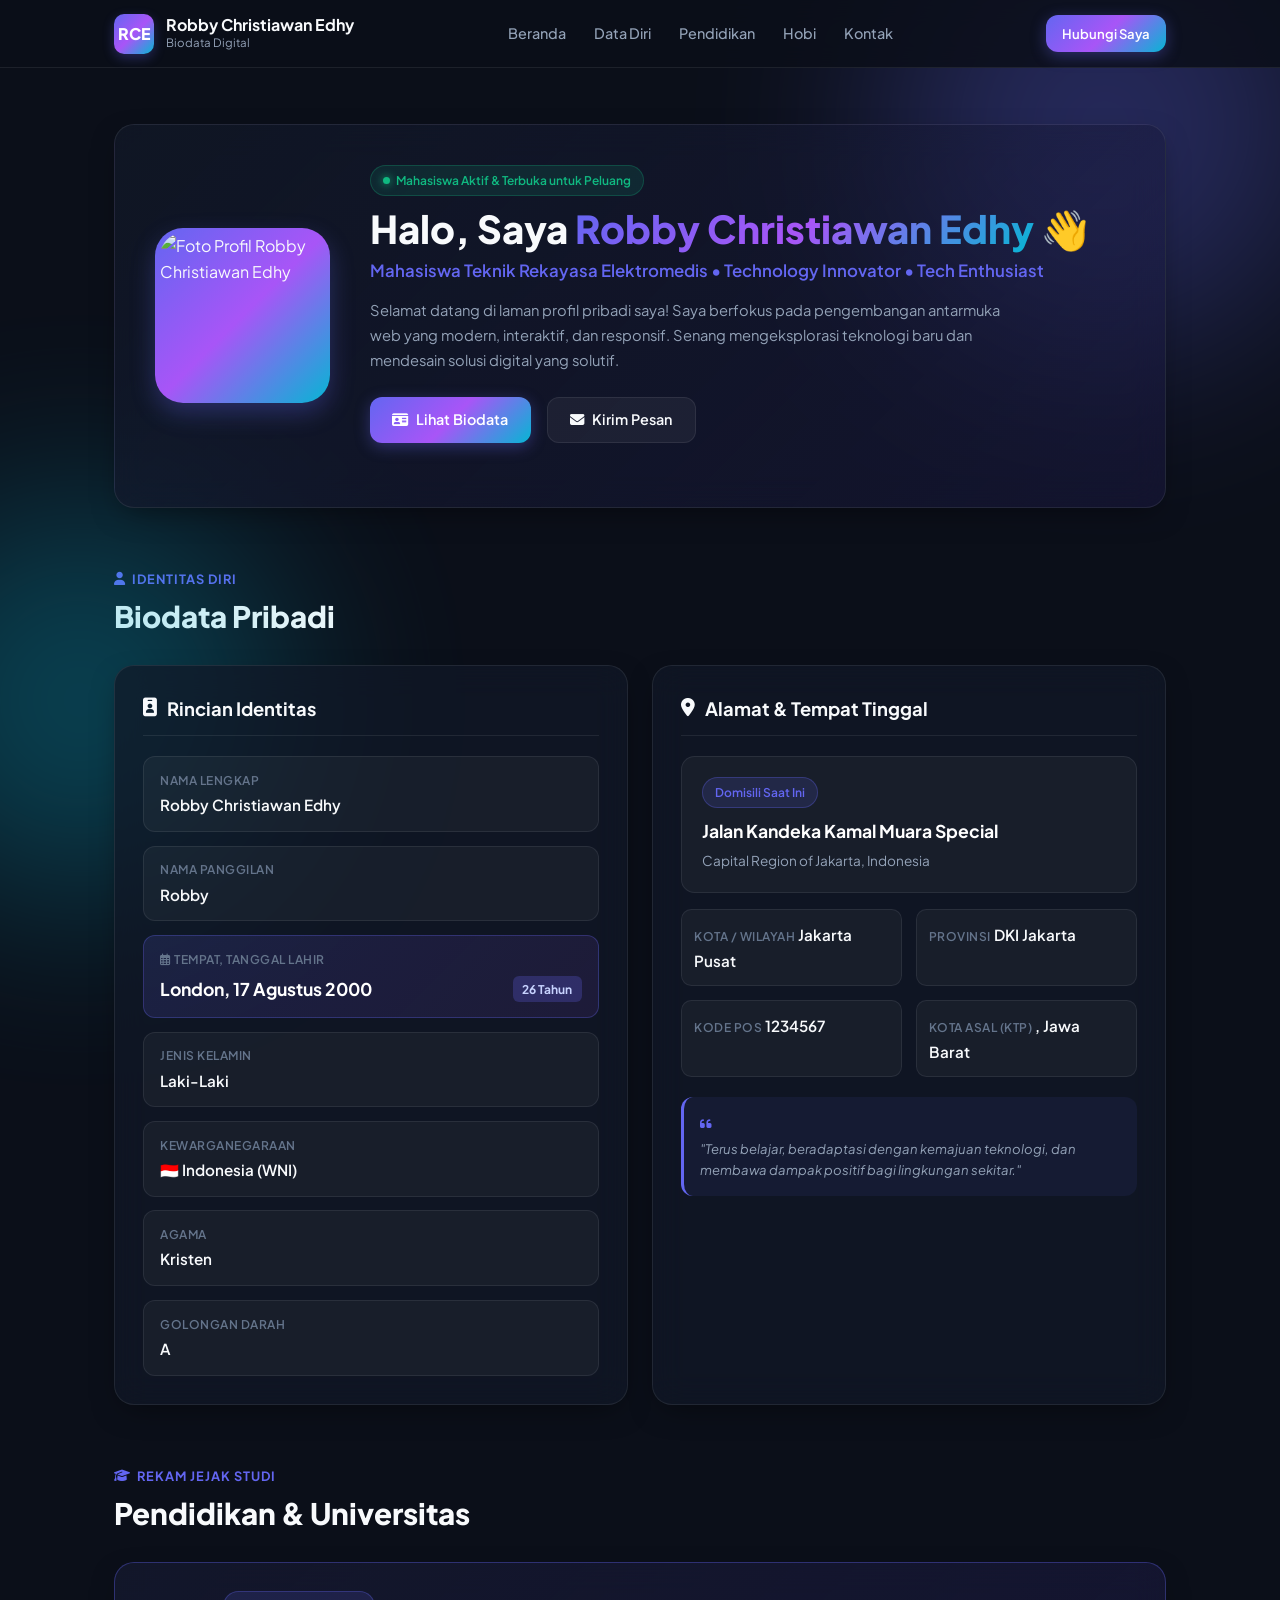
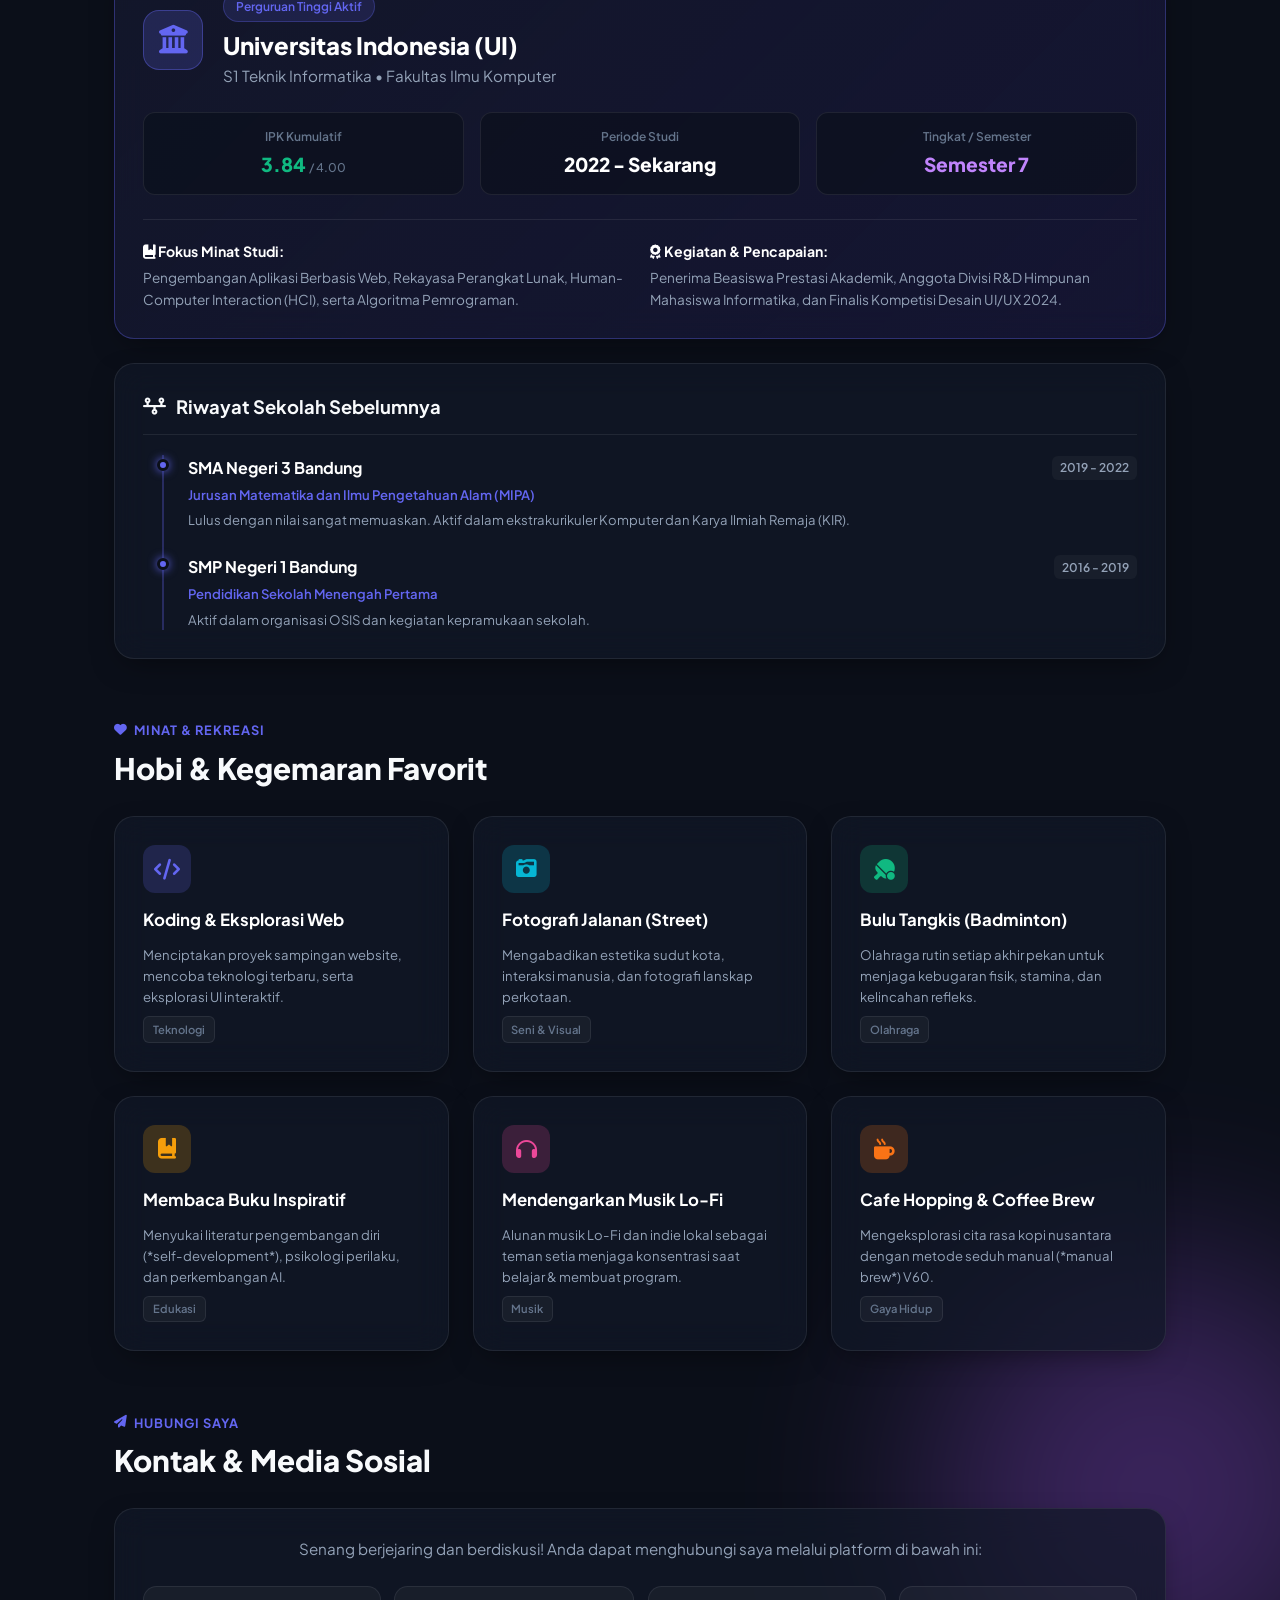
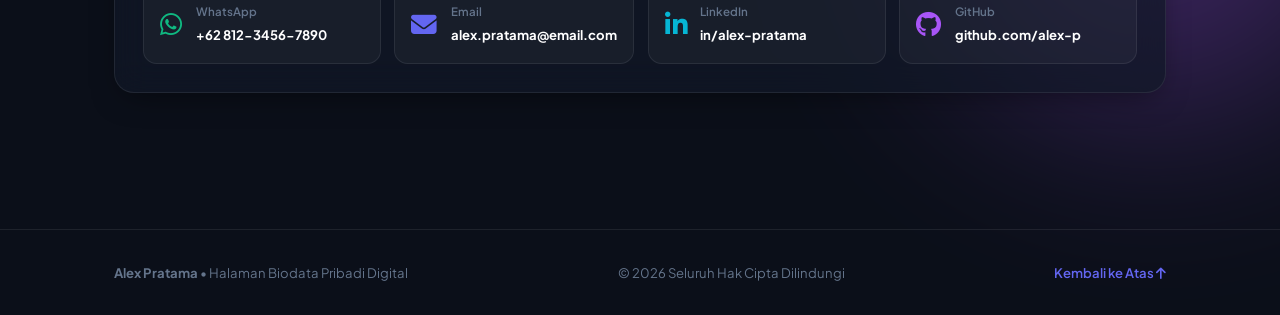
==== modul2/datadiri/index.html @ a45f0227 "pembuatan data diri" ====
<!DOCTYPE html>
<html lang="id">
<head>
  <meta charset="UTF-8">
  <meta name="viewport" content="width=device-width, initial-scale=1.0">
  <title>Bio-Robby Christiawan Edhy</title>
  
  <!-- Google Fonts: Plus Jakarta Sans -->
  <link rel="preconnect" href="https://fonts.googleapis.com">
  <link rel="preconnect" href="https://fonts.gstatic.com" crossorigin>
  <link href="https://fonts.googleapis.com/css2?family=Plus+Jakarta+Sans:wght@300;400;500;600;700;800&display=swap" rel="stylesheet">
  
  <!-- Font Awesome Icons CDN -->
  <link rel="stylesheet" href="https://cdnjs.cloudflare.com/ajax/libs/font-awesome/6.5.1/css/all.min.css">
  
  <!-- File CSS Eksternal -->
  <link rel="stylesheet" href="style.css">
</head>
<body>

  <!-- Efek Cahaya Latar Belakang (Ambient Glow Blobs) -->
  <div class="blob blob-1"></div>
  <div class="blob blob-2"></div>
  <div class="blob blob-3"></div>

  <!-- 1. HEADER & NAVIGASI -->
  <header class="navbar">
    <div class="container nav-container">
      <a href="#hero" class="brand">
        <div class="brand-logo">RCE</div>
        <div class="brand-text">
          <span class="brand-name">Robby Christiawan Edhy</span>
          <span class="brand-tag">Biodata Digital</span>
        </div>
      </a>
      
      <nav class="nav-menu">
        <a href="#hero" class="nav-link">Beranda</a>
        <a href="#biodata" class="nav-link">Data Diri</a>
        <a href="#pendidikan" class="nav-link">Pendidikan</a>
        <a href="#hobi" class="nav-link">Hobi</a>
        <a href="#kontak" class="nav-link">Kontak</a>
      </nav>

      <a href="#kontak" class="btn btn-primary btn-sm">Hubungi Saya</a>
    </div>
  </header>

  <!-- CONTAINER UTAMA -->
  <main class="container main-content">

    <!-- 2. HERO SECTION -->
    <section id="hero" class="hero-section">
      <div class="glass-card hero-card">
        <div class="hero-avatar-wrapper">
          <div class="avatar-ring">
            <img src="https://instagram.fjog1-1.fna.fbcdn.net/v/t51.82787-19/730275037_18565194781069373_1959425356908553233_n.jpg?stp=dst-jpg_s150x150_tt6&_nc_cat=101&_nc_map=urlgen_bucketless&ccb=7-5&_nc_sid=f7ccc5&efg=eyJ2ZW5jb2RlX3RhZyI6InByb2ZpbGVfcGljLnd3dy4xMDgwLkMzIn0%3D&_nc_ohc=7D0H_7uF7ewQ7kNvwEye3Ea&_nc_oc=Adrkq-rnEuAdAPh_LRwEa3NZtKuBRbtkVxrS_bDIBdSNpD8d1AjtnazDVQxDo9ZGS4o&_nc_zt=24&_nc_ht=instagram.fjog1-1.fna&_nc_gid=bG6RuVR0DQ69TpIvhlsohw&_nc_ss=7baaf&oh=00_AQN2DX3ubbLUMg939qbv9b2vQHrkuvOOcXQcVQmI-cboUA&oe=6ACA5B42" alt="Foto Profil Robby Christiawan Edhy" class="avatar-img">
          </div>
        </div>

        <div class="hero-info">
          <div class="badge badge-success">
            <span class="dot-pulse"></span> Mahasiswa Aktif & Terbuka untuk Peluang
          </div>
          
          <h1 class="hero-title">
            Halo, Saya <span class="gradient-text">Robby Christiawan Edhy</span> 👋
          </h1>
          
          <p class="hero-subtitle">
            Mahasiswa Teknik Rekayasa Elektromedis • Technology Innovator • Tech Enthusiast
          </p>
          
          <p class="hero-desc">
            Selamat datang di laman profil pribadi saya! Saya berfokus pada pengembangan antarmuka web yang modern, interaktif, dan responsif. Senang mengeksplorasi teknologi baru dan mendesain solusi digital yang solutif.
          </p>

          <div class="hero-actions">
            <a href="#biodata" class="btn btn-primary">
              <i class="fa-solid fa-id-card"></i> Lihat Biodata
            </a>
            <a href="#kontak" class="btn btn-outline">
              <i class="fa-solid fa-envelope"></i> Kirim Pesan
            </a>
          </div>
        </div>
      </div>
    </section>

    <!-- 3. SECTION BIODATA & TEMPAT TANGGAL LAHIR -->
    <section id="biodata" class="section">
      <div class="section-header">
        <span class="section-tag"><i class="fa-solid fa-user"></i> Identitas Diri</span>
        <h2 class="section-title">Biodata Pribadi</h2>
      </div>

      <div class="grid grid-2">
        <!-- Kartu Rincian Identitas -->
        <div class="glass-card">
          <h3 class="card-title"><i class="fa-solid fa-id-badge text-accent"></i> Rincian Identitas</h3>
          
          <div class="info-list">
            <div class="info-item">
              <span class="info-label">Nama Lengkap</span>
              <span class="info-value">Robby Christiawan Edhy</span>
            </div>
            
            <div class="info-item">
              <span class="info-label">Nama Panggilan</span>
              <span class="info-value">Robby</span>
            </div>

            <!-- Tempat & Tanggal Lahir (Highlight) -->
            <div class="info-item highlight-box">
              <span class="info-label"><i class="fa-regular fa-calendar-days"></i> Tempat, Tanggal Lahir</span>
              <div class="dob-wrapper">
                <span class="info-value-lg">London, 17 Agustus 2000</span>
                <span class="age-badge">26 Tahun</span>
              </div>
            </div>

            <div class="info-item">
              <span class="info-label">Jenis Kelamin</span>
              <span class="info-value">Laki-Laki</span>
            </div>

            <div class="info-item">
              <span class="info-label">Kewarganegaraan</span>
              <span class="info-value">🇮🇩 Indonesia (WNI)</span>
            </div>

            <div class="info-item">
              <span class="info-label">Agama</span>
              <span class="info-value">Kristen</span>
            </div>

            <div class="info-item">
              <span class="info-label">Golongan Darah</span>
              <span class="info-value">A</span>
            </div>
          </div>
        </div>

        <!-- Kartu Alamat & Tempat Tinggal -->
        <div id="alamat" class="glass-card">
          <h3 class="card-title"><i class="fa-solid fa-location-dot text-accent"></i> Alamat & Tempat Tinggal</h3>
          
          <div class="address-box">
            <span class="badge badge-accent">Domisili Saat Ini</span>
            <h4 class="address-street">Jalan Kandeka Kamal Muara Special</h4>
            <p class="address-detail">
              Capital Region of Jakarta, Indonesia
            </p>
          </div>

          <div class="grid grid-2 gap-sm" style="margin-top: 1rem;">
            <div class="sub-card">
              <span class="info-label">Kota / Wilayah</span>
              <span class="info-value">Jakarta Pusat</span>
            </div>
            <div class="sub-card">
              <span class="info-label">Provinsi</span>
              <span class="info-value">DKI Jakarta</span>
            </div>
            <div class="sub-card">
              <span class="info-label">Kode Pos</span>
              <span class="info-value">1234567</span>
            </div>
            <div class="sub-card">
              <span class="info-label">Kota Asal (KTP)</span>
              <span class="info-value">, Jawa Barat</span>
            </div>
          </div>

          <div class="quote-box" style="margin-top: 1.25rem;">
            <i class="fa-solid fa-quote-left quote-icon"></i>
            <p>"Terus belajar, beradaptasi dengan kemajuan teknologi, dan membawa dampak positif bagi lingkungan sekitar."</p>
          </div>
        </div>
      </div>
    </section>

    <!-- 4. SECTION PENDIDIKAN & UNIVERSITAS -->
    <section id="pendidikan" class="section">
      <div class="section-header">
        <span class="section-tag"><i class="fa-solid fa-graduation-cap"></i> Rekam Jejak Studi</span>
        <h2 class="section-title">Pendidikan & Universitas</h2>
      </div>

      <!-- Spotlight Kartu Universitas -->
      <div class="glass-card univ-spotlight">
        <div class="univ-header">
          <div class="univ-icon">
            <i class="fa-solid fa-building-columns"></i>
          </div>
          <div class="univ-details">
            <span class="badge badge-accent">Perguruan Tinggi Aktif</span>
            <h3 class="univ-name">Universitas Indonesia (UI)</h3>
            <p class="univ-major">S1 Teknik Informatika • Fakultas Ilmu Komputer</p>
          </div>
        </div>

        <div class="univ-stats">
          <div class="stat-box">
            <span class="stat-label">IPK Kumulatif</span>
            <span class="stat-val highlight-green">3.84 <small>/ 4.00</small></span>
          </div>
          <div class="stat-box">
            <span class="stat-label">Periode Studi</span>
            <span class="stat-val">2022 - Sekarang</span>
          </div>
          <div class="stat-box">
            <span class="stat-label">Tingkat / Semester</span>
            <span class="stat-val highlight-purple">Semester 7</span>
          </div>
        </div>

        <div class="univ-body">
          <div class="univ-desc-item">
            <strong><i class="fa-solid fa-book-bookmark text-accent"></i> Fokus Minat Studi:</strong>
            <p>Pengembangan Aplikasi Berbasis Web, Rekayasa Perangkat Lunak, Human-Computer Interaction (HCI), serta Algoritma Pemrograman.</p>
          </div>
          <div class="univ-desc-item">
            <strong><i class="fa-solid fa-award text-amber"></i> Kegiatan & Pencapaian:</strong>
            <p>Penerima Beasiswa Prestasi Akademik, Anggota Divisi R&D Himpunan Mahasiswa Informatika, dan Finalis Kompetisi Desain UI/UX 2024.</p>
          </div>
        </div>
      </div>

      <!-- Timeline Jenjang Sekolah Sebelumnya -->
      <div class="glass-card" style="margin-top: 1.5rem;">
        <h3 class="card-title"><i class="fa-solid fa-timeline text-accent"></i> Riwayat Sekolah Sebelumnya</h3>
        
        <div class="timeline">
          <!-- SMA -->
          <div class="timeline-node">
            <div class="timeline-dot"></div>
            <div class="timeline-content">
              <div class="timeline-title-row">
                <h4>SMA Negeri 3 Bandung</h4>
                <span class="timeline-year">2019 - 2022</span>
              </div>
              <p class="timeline-subtitle">Jurusan Matematika dan Ilmu Pengetahuan Alam (MIPA)</p>
              <p class="timeline-desc">Lulus dengan nilai sangat memuaskan. Aktif dalam ekstrakurikuler Komputer dan Karya Ilmiah Remaja (KIR).</p>
            </div>
          </div>

          <!-- SMP -->
          <div class="timeline-node">
            <div class="timeline-dot"></div>
            <div class="timeline-content">
              <div class="timeline-title-row">
                <h4>SMP Negeri 1 Bandung</h4>
                <span class="timeline-year">2016 - 2019</span>
              </div>
              <p class="timeline-subtitle">Pendidikan Sekolah Menengah Pertama</p>
              <p class="timeline-desc">Aktif dalam organisasi OSIS dan kegiatan kepramukaan sekolah.</p>
            </div>
          </div>
        </div>
      </div>
    </section>

    <!-- 5. SECTION HOBI & MINAT -->
    <section id="hobi" class="section">
      <div class="section-header">
        <span class="section-tag"><i class="fa-solid fa-heart"></i> Minat & Rekreasi</span>
        <h2 class="section-title">Hobi & Kegemaran Favorit</h2>
      </div>

      <div class="grid grid-3">
        <!-- Hobi 1: Coding -->
        <div class="glass-card hobby-card">
          <div class="hobby-icon icon-indigo"><i class="fa-solid fa-code"></i></div>
          <h3 class="hobby-title">Koding & Eksplorasi Web</h3>
          <p class="hobby-desc">Menciptakan proyek sampingan website, mencoba teknologi terbaru, serta eksplorasi UI interaktif.</p>
          <span class="tag">Teknologi</span>
        </div>

        <!-- Hobi 2: Fotografi -->
        <div class="glass-card hobby-card">
          <div class="hobby-icon icon-cyan"><i class="fa-solid fa-camera-retro"></i></div>
          <h3 class="hobby-title">Fotografi Jalanan (Street)</h3>
          <p class="hobby-desc">Mengabadikan estetika sudut kota, interaksi manusia, dan fotografi lanskap perkotaan.</p>
          <span class="tag">Seni & Visual</span>
        </div>

        <!-- Hobi 3: Badminton -->
        <div class="glass-card hobby-card">
          <div class="hobby-icon icon-emerald"><i class="fa-solid fa-table-tennis-paddle-ball"></i></div>
          <h3 class="hobby-title">Bulu Tangkis (Badminton)</h3>
          <p class="hobby-desc">Olahraga rutin setiap akhir pekan untuk menjaga kebugaran fisik, stamina, dan kelincahan refleks.</p>
          <span class="tag">Olahraga</span>
        </div>

        <!-- Hobi 4: Membaca -->
        <div class="glass-card hobby-card">
          <div class="hobby-icon icon-amber"><i class="fa-solid fa-book-bookmark"></i></div>
          <h3 class="hobby-title">Membaca Buku Inspiratif</h3>
          <p class="hobby-desc">Menyukai literatur pengembangan diri (*self-development*), psikologi perilaku, dan perkembangan AI.</p>
          <span class="tag">Edukasi</span>
        </div>

        <!-- Hobi 5: Musik -->
        <div class="glass-card hobby-card">
          <div class="hobby-icon icon-pink"><i class="fa-solid fa-headphones"></i></div>
          <h3 class="hobby-title">Mendengarkan Musik Lo-Fi</h3>
          <p class="hobby-desc">Alunan musik Lo-Fi dan indie lokal sebagai teman setia menjaga konsentrasi saat belajar & membuat program.</p>
          <span class="tag">Musik</span>
        </div>

        <!-- Hobi 6: Coffee -->
        <div class="glass-card hobby-card">
          <div class="hobby-icon icon-orange"><i class="fa-solid fa-mug-hot"></i></div>
          <h3 class="hobby-title">Cafe Hopping & Coffee Brew</h3>
          <p class="hobby-desc">Mengeksplorasi cita rasa kopi nusantara dengan metode seduh manual (*manual brew*) V60.</p>
          <span class="tag">Gaya Hidup</span>
        </div>
      </div>
    </section>

    <!-- 6. SECTION KONTAK -->
    <section id="kontak" class="section">
      <div class="section-header">
        <span class="section-tag"><i class="fa-solid fa-paper-plane"></i> Hubungi Saya</span>
        <h2 class="section-title">Kontak & Media Sosial</h2>
      </div>

      <div class="glass-card contact-card">
        <p class="contact-intro">
          Senang berjejaring dan berdiskusi! Anda dapat menghubungi saya melalui platform di bawah ini:
        </p>

        <div class="grid grid-4 gap-sm" style="margin-top: 1.5rem;">
          <a href="https://wa.me/6281234567890" target="_blank" rel="noopener" class="contact-item contact-wa">
            <i class="fa-brands fa-whatsapp contact-icon"></i>
            <div>
              <span class="contact-type">WhatsApp</span>
              <span class="contact-value">+62 812-3456-7890</span>
            </div>
          </a>

          <a href="mailto:alex.pratama@email.com" class="contact-item contact-mail">
            <i class="fa-solid fa-envelope contact-icon"></i>
            <div>
              <span class="contact-type">Email</span>
              <span class="contact-value">alex.pratama@email.com</span>
            </div>
          </a>

          <a href="https://linkedin.com" target="_blank" rel="noopener" class="contact-item contact-li">
            <i class="fa-brands fa-linkedin-in contact-icon"></i>
            <div>
              <span class="contact-type">LinkedIn</span>
              <span class="contact-value">in/alex-pratama</span>
            </div>
          </a>

          <a href="https://github.com" target="_blank" rel="noopener" class="contact-item contact-gh">
            <i class="fa-brands fa-github contact-icon"></i>
            <div>
              <span class="contact-type">GitHub</span>
              <span class="contact-value">github.com/alex-p</span>
            </div>
          </a>
        </div>
      </div>
    </section>

  </main>

  <!-- 7. FOOTER -->
  <footer class="footer">
    <div class="container footer-container">
      <p><strong>Alex Pratama</strong> • Halaman Biodata Pribadi Digital</p>
      <p>© 2026 Seluruh Hak Cipta Dilindungi</p>
      <a href="#hero" class="back-to-top">Kembali ke Atas <i class="fa-solid fa-arrow-up"></i></a>
    </div>
  </footer>

</body>
</html>
---- modul2/datadiri/style.css ----
/* 1. CSS VARIABLES (VARIABEL WARNA & TEMA) */
:root {
  --font-family: 'Plus Jakarta Sans', -apple-system, BlinkMacSystemFont, 'Segoe UI', Roboto, sans-serif;
  
  /* Background & Surface */
  --bg-body: #0b0f19;
  --bg-card: rgba(17, 24, 39, 0.72);
  --bg-card-hover: rgba(26, 34, 53, 0.85);
  --bg-item: rgba(255, 255, 255, 0.04);
  
  /* Borders */
  --border-light: rgba(255, 255, 255, 0.08);
  --border-accent: rgba(99, 102, 241, 0.35);
  
  /* Typography Colors */
  --text-main: #f8fafc;
  --text-muted: #94a3b8;
  --text-dim: #64748b;
  
  /* Accent Colors */
  --primary: #6366f1;
  --primary-hover: #4f46e5;
  --cyan: #06b6d4;
  --emerald: #10b981;
  --amber: #f59e0b;
  --pink: #ec4899;
  --purple: #a855f7;
  
  /* Gradients */
  --gradient-primary: linear-gradient(135deg, #6366f1 0%, #a855f7 50%, #06b6d4 100%);
  --gradient-accent: linear-gradient(135deg, rgba(99, 102, 241, 0.15) 0%, rgba(6, 182, 212, 0.1) 100%);
  
  /* Shadows */
  --shadow-card: 0 10px 30px -10px rgba(0, 0, 0, 0.5);
  --shadow-glow: 0 0 25px rgba(99, 102, 241, 0.25);
}

/* 2. RESET & BASE STYLES */
* {
  margin: 0;
  padding: 0;
  box-sizing: border-box;
}

html {
  scroll-behavior: smooth;
}

body {
  font-family: var(--font-family);
  background-color: var(--bg-body);
  color: var(--text-main);
  line-height: 1.6;
  overflow-x: hidden;
  position: relative;
  min-height: 100vh;
}

a {
  text-decoration: none;
  color: inherit;
  transition: all 0.25s ease;
}

ul {
  list-style: none;
}

/* 3. LAYOUT CONTAINER */
.container {
  width: 100%;
  max-width: 1100px;
  margin-left: auto;
  margin-right: auto;
  padding-left: 1.5rem;
  padding-right: 1.5rem;
}

.main-content {
  padding-top: 2rem;
  padding-bottom: 5rem;
}

/* 4. BACKGROUND GLOW BLOBS */
.blob {
  position: absolute;
  border-radius: 50%;
  filter: blur(100px);
  opacity: 0.3;
  pointer-events: none;
  z-index: 0;
}

.blob-1 {
  width: 450px;
  height: 450px;
  background: var(--primary);
  top: -100px;
  right: -50px;
}

.blob-2 {
  width: 400px;
  height: 400px;
  background: var(--cyan);
  top: 500px;
  left: -120px;
}

.blob-3 {
  width: 450px;
  height: 450px;
  background: var(--purple);
  bottom: 200px;
  right: -100px;
}

/* 5. GLASSMORPHISM CARDS */
.glass-card {
  background: var(--bg-card);
  backdrop-filter: blur(16px);
  -webkit-backdrop-filter: blur(16px);
  border: 1px solid var(--border-light);
  border-radius: 1.25rem;
  padding: 1.75rem;
  box-shadow: var(--shadow-card);
  transition: transform 0.3s ease, border-color 0.3s ease, box-shadow 0.3s ease;
  position: relative;
  z-index: 1;
}

.glass-card:hover {
  border-color: var(--border-accent);
  box-shadow: var(--shadow-glow);
}

/* 6. NAVBAR */
.navbar {
  position: sticky;
  top: 0;
  z-index: 50;
  background: rgba(11, 15, 25, 0.85);
  backdrop-filter: blur(12px);
  border-bottom: 1px solid var(--border-light);
  padding: 0.85rem 0;
}

.nav-container {
  display: flex;
  align-items: center;
  justify-content: space-between;
}

.brand {
  display: flex;
  align-items: center;
  gap: 0.75rem;
}

.brand-logo {
  width: 40px;
  height: 40px;
  background: var(--gradient-primary);
  border-radius: 10px;
  display: flex;
  align-items: center;
  justify-content: center;
  font-weight: 800;
  color: #ffffff;
  font-size: 1rem;
  box-shadow: 0 4px 12px rgba(99, 102, 241, 0.3);
}

.brand-text {
  display: flex;
  flex-direction: column;
}

.brand-name {
  font-weight: 700;
  font-size: 1rem;
  color: var(--text-main);
  line-height: 1.2;
}

.brand-tag {
  font-size: 0.72rem;
  color: var(--text-muted);
}

.nav-menu {
  display: flex;
  gap: 1.75rem;
}

.nav-link {
  font-size: 0.9rem;
  font-weight: 500;
  color: var(--text-muted);
}

.nav-link:hover {
  color: var(--primary);
}

/* 7. BUTTONS */
.btn {
  display: inline-flex;
  align-items: center;
  justify-content: center;
  gap: 0.5rem;
  padding: 0.65rem 1.4rem;
  border-radius: 0.75rem;
  font-size: 0.9rem;
  font-weight: 600;
  cursor: pointer;
  border: none;
  transition: all 0.25s ease;
}

.btn-sm {
  padding: 0.5rem 1rem;
  font-size: 0.82rem;
}

.btn-primary {
  background: var(--gradient-primary);
  color: #ffffff;
  box-shadow: 0 4px 15px rgba(99, 102, 241, 0.35);
}

.btn-primary:hover {
  opacity: 0.95;
  transform: translateY(-2px);
  box-shadow: 0 6px 20px rgba(99, 102, 241, 0.5);
}

.btn-outline {
  background: rgba(255, 255, 255, 0.05);
  color: var(--text-main);
  border: 1px solid var(--border-light);
}

.btn-outline:hover {
  background: rgba(255, 255, 255, 0.1);
  border-color: var(--primary);
  transform: translateY(-2px);
}

/* 8. BADGES & TEXT GRADIENT */
.badge {
  display: inline-flex;
  align-items: center;
  gap: 0.4rem;
  padding: 0.3rem 0.75rem;
  border-radius: 9999px;
  font-size: 0.75rem;
  font-weight: 600;
  width: fit-content;
}

.badge-success {
  background: rgba(16, 185, 129, 0.12);
  color: var(--emerald);
  border: 1px solid rgba(16, 185, 129, 0.25);
}

.badge-accent {
  background: rgba(99, 102, 241, 0.15);
  color: var(--primary);
  border: 1px solid rgba(99, 102, 241, 0.3);
}

.dot-pulse {
  width: 7px;
  height: 7px;
  background-color: var(--emerald);
  border-radius: 50%;
  display: inline-block;
  box-shadow: 0 0 8px var(--emerald);
}

.gradient-text {
  background: var(--gradient-primary);
  -webkit-background-clip: text;
  -webkit-text-fill-color: transparent;
  background-clip: text;
}

/* 9. HERO SECTION */
.hero-section {
  margin-top: 1.5rem;
  margin-bottom: 3.5rem;
}

.hero-card {
  display: flex;
  align-items: center;
  gap: 2.5rem;
  padding: 2.5rem;
  background: linear-gradient(135deg, rgba(17, 24, 39, 0.8) 0%, rgba(30, 27, 75, 0.4) 100%);
}

.avatar-ring {
  width: 175px;
  height: 175px;
  padding: 5px;
  background: var(--gradient-primary);
  border-radius: 1.75rem;
  box-shadow: 0 10px 25px rgba(99, 102, 241, 0.3);
  display: flex;
}

.avatar-img {
  width: 100%;
  height: 100%;
  object-fit: cover;
  border-radius: 1.45rem;
}

.hero-info {
  flex: 1;
}

.hero-title {
  font-size: 2.4rem;
  font-weight: 800;
  line-height: 1.2;
  margin-top: 0.6rem;
  margin-bottom: 0.4rem;
}

.hero-subtitle {
  font-size: 1.05rem;
  font-weight: 600;
  color: var(--primary);
  margin-bottom: 0.8rem;
}

.hero-desc {
  font-size: 0.92rem;
  color: var(--text-muted);
  line-height: 1.7;
  max-width: 650px;
  margin-bottom: 1.5rem;
}

.hero-actions {
  display: flex;
  gap: 1rem;
  flex-wrap: wrap;
  margin-bottom: 1.5rem;
}

.hero-socials {
  display: flex;
  gap: 1rem;
}

.social-icon {
  width: 38px;
  height: 38px;
  border-radius: 10px;
  background: var(--bg-item);
  border: 1px solid var(--border-light);
  display: flex;
  align-items: center;
  justify-content: center;
  color: var(--text-muted);
  font-size: 1rem;
}

.social-icon:hover {
  background: var(--primary);
  color: #ffffff;
  border-color: var(--primary);
  transform: translateY(-3px);
}

/* 10. SECTION HEADERS & GRIDS */
.section {
  margin-bottom: 3.5rem;
  scroll-margin-top: 5rem;
}

.section-header {
  margin-bottom: 1.5rem;
}

.section-tag {
  display: inline-flex;
  align-items: center;
  gap: 0.4rem;
  font-size: 0.8rem;
  font-weight: 700;
  text-transform: uppercase;
  letter-spacing: 1px;
  color: var(--primary);
  margin-bottom: 0.25rem;
}

.section-title {
  font-size: 1.85rem;
  font-weight: 800;
  color: var(--text-main);
}

.grid {
  display: grid;
  gap: 1.5rem;
}

.grid-2 {
  grid-template-columns: repeat(2, 1fr);
}

.grid-3 {
  grid-template-columns: repeat(3, 1fr);
}

.grid-4 {
  grid-template-columns: repeat(4, 1fr);
}

.gap-sm {
  gap: 0.85rem;
}

.card-title {
  font-size: 1.15rem;
  font-weight: 700;
  margin-bottom: 1.25rem;
  display: flex;
  align-items: center;
  gap: 0.6rem;
  border-bottom: 1px solid var(--border-light);
  padding-bottom: 0.75rem;
}

/* 11. BIODATA LIST & HIGHLIGHT BOX */
.info-list {
  display: flex;
  flex-direction: column;
  gap: 0.85rem;
}

.info-item {
  padding: 0.85rem 1rem;
  background: var(--bg-item);
  border: 1px solid var(--border-light);
  border-radius: 0.75rem;
  display: flex;
  flex-direction: column;
  gap: 0.2rem;
}

.info-label {
  font-size: 0.75rem;
  color: var(--text-dim);
  font-weight: 600;
  text-transform: uppercase;
  letter-spacing: 0.5px;
}

.info-value {
  font-size: 0.95rem;
  font-weight: 600;
  color: var(--text-main);
}

.highlight-box {
  background: linear-gradient(135deg, rgba(99, 102, 241, 0.15) 0%, rgba(168, 85, 247, 0.1) 100%);
  border: 1px solid rgba(99, 102, 241, 0.3);
}

.dob-wrapper {
  display: flex;
  align-items: center;
  justify-content: space-between;
  margin-top: 0.2rem;
}

.info-value-lg {
  font-size: 1.1rem;
  font-weight: 700;
  color: #ffffff;
}

.age-badge {
  background: rgba(99, 102, 241, 0.25);
  color: #c7d2fe;
  font-size: 0.75rem;
  font-weight: 700;
  padding: 0.2rem 0.6rem;
  border-radius: 6px;
}

/* 12. ALAMAT SECTION */
.address-box {
  background: var(--bg-item);
  border: 1px solid var(--border-light);
  border-radius: 0.85rem;
  padding: 1.25rem;
}

.address-street {
  font-size: 1.1rem;
  font-weight: 700;
  color: #ffffff;
  margin-top: 0.6rem;
  margin-bottom: 0.3rem;
}

.address-detail {
  font-size: 0.85rem;
  color: var(--text-muted);
  line-height: 1.6;
}

.sub-card {
  padding: 0.75rem;
  background: var(--bg-item);
  border: 1px solid var(--border-light);
  border-radius: 0.65rem;
}

.quote-box {
  padding: 1rem;
  border-radius: 0.75rem;
  background: rgba(99, 102, 241, 0.08);
  border-left: 3px solid var(--primary);
  font-size: 0.82rem;
  font-style: italic;
  color: var(--text-muted);
  position: relative;
}

.quote-icon {
  margin-bottom: 0.4rem;
  color: var(--primary);
}

/* 13. UNIVERSITAS SPOTLIGHT */
.univ-spotlight {
  background: linear-gradient(135deg, rgba(20, 24, 45, 0.85) 0%, rgba(30, 27, 75, 0.5) 100%);
  border: 1px solid rgba(99, 102, 241, 0.35);
}

.univ-header {
  display: flex;
  align-items: center;
  gap: 1.25rem;
  margin-bottom: 1.5rem;
}

.univ-icon {
  width: 60px;
  height: 60px;
  border-radius: 1rem;
  background: rgba(99, 102, 241, 0.2);
  border: 1px solid rgba(99, 102, 241, 0.4);
  display: flex;
  align-items: center;
  justify-content: center;
  font-size: 1.8rem;
  color: var(--primary);
}

.univ-name {
  font-size: 1.5rem;
  font-weight: 800;
  color: #ffffff;
  margin-top: 0.25rem;
}

.univ-major {
  font-size: 0.95rem;
  color: var(--text-muted);
}

.univ-stats {
  display: grid;
  grid-template-columns: repeat(3, 1fr);
  gap: 1rem;
  margin-bottom: 1.5rem;
}

.stat-box {
  background: rgba(11, 15, 25, 0.6);
  border: 1px solid var(--border-light);
  border-radius: 0.75rem;
  padding: 0.85rem;
  text-align: center;
}

.stat-label {
  display: block;
  font-size: 0.75rem;
  color: var(--text-dim);
  font-weight: 600;
  margin-bottom: 0.2rem;
}

.stat-val {
  font-size: 1.2rem;
  font-weight: 800;
  color: #ffffff;
}

.stat-val small {
  font-size: 0.75rem;
  font-weight: 500;
  color: var(--text-dim);
}

.highlight-green { color: var(--emerald); }
.highlight-purple { color: #c084fc; }

.univ-body {
  display: grid;
  grid-template-columns: repeat(2, 1fr);
  gap: 1.25rem;
  padding-top: 1.25rem;
  border-top: 1px solid var(--border-light);
  font-size: 0.85rem;
  color: var(--text-muted);
}

.univ-desc-item strong {
  display: block;
  color: #ffffff;
  margin-bottom: 0.3rem;
  font-size: 0.88rem;
}

/* 14. TIMELINE SEKOLAH */
.timeline {
  position: relative;
  margin-left: 1.2rem;
  padding-left: 1.5rem;
  border-left: 2px solid rgba(99, 102, 241, 0.3);
}

.timeline-node {
  position: relative;
  margin-bottom: 1.5rem;
}

.timeline-node:last-child {
  margin-bottom: 0;
}

.timeline-dot {
  position: absolute;
  left: -1.95rem;
  top: 0.25rem;
  width: 12px;
  height: 12px;
  border-radius: 50%;
  background: var(--primary);
  border: 3px solid var(--bg-body);
  box-shadow: 0 0 10px var(--primary);
}

.timeline-title-row {
  display: flex;
  align-items: center;
  justify-content: space-between;
  margin-bottom: 0.2rem;
}

.timeline-title-row h4 {
  font-size: 1rem;
  font-weight: 700;
  color: #ffffff;
}

.timeline-year {
  font-size: 0.75rem;
  font-weight: 600;
  padding: 0.15rem 0.5rem;
  border-radius: 6px;
  background: var(--bg-item);
  color: var(--text-muted);
}

.timeline-subtitle {
  font-size: 0.82rem;
  color: var(--primary);
  font-weight: 600;
  margin-bottom: 0.3rem;
}

.timeline-desc {
  font-size: 0.82rem;
  color: var(--text-muted);
}

/* 15. HOBBIES SECTION */
.hobby-card {
  display: flex;
  flex-direction: column;
  align-items: flex-start;
  gap: 0.6rem;
}

.hobby-icon {
  width: 48px;
  height: 48px;
  border-radius: 12px;
  display: flex;
  align-items: center;
  justify-content: center;
  font-size: 1.3rem;
  margin-bottom: 0.3rem;
  transition: transform 0.3s ease;
}

.hobby-card:hover .hobby-icon {
  transform: scale(1.1);
}

.icon-indigo { background: rgba(99, 102, 241, 0.2); color: var(--primary); }
.icon-cyan { background: rgba(6, 182, 212, 0.2); color: var(--cyan); }
.icon-emerald { background: rgba(16, 185, 129, 0.2); color: var(--emerald); }
.icon-amber { background: rgba(245, 158, 11, 0.2); color: var(--amber); }
.icon-pink { background: rgba(236, 72, 153, 0.2); color: var(--pink); }
.icon-orange { background: rgba(249, 115, 22, 0.2); color: #f97316; }

.hobby-title {
  font-size: 1.05rem;
  font-weight: 700;
  color: #ffffff;
}

.hobby-desc {
  font-size: 0.82rem;
  color: var(--text-muted);
  line-height: 1.6;
  flex-grow: 1;
}

.tag {
  font-size: 0.7rem;
  font-weight: 600;
  padding: 0.2rem 0.55rem;
  border-radius: 6px;
  background: var(--bg-item);
  color: var(--text-dim);
  border: 1px solid var(--border-light);
}

/* 16. KONTAK SECTION */
.contact-intro {
  text-align: center;
  font-size: 0.95rem;
  color: var(--text-muted);
}

.contact-item {
  display: flex;
  align-items: center;
  gap: 0.85rem;
  padding: 1rem;
  border-radius: 0.85rem;
  background: var(--bg-item);
  border: 1px solid var(--border-light);
  transition: all 0.25s ease;
}

.contact-item:hover {
  transform: translateY(-3px);
}

.contact-wa:hover { border-color: var(--emerald); background: rgba(16, 185, 129, 0.1); }
.contact-mail:hover { border-color: var(--primary); background: rgba(99, 102, 241, 0.1); }
.contact-li:hover { border-color: var(--cyan); background: rgba(6, 182, 212, 0.1); }
.contact-gh:hover { border-color: var(--purple); background: rgba(168, 85, 247, 0.1); }

.contact-icon {
  font-size: 1.6rem;
}

.contact-wa .contact-icon { color: var(--emerald); }
.contact-mail .contact-icon { color: var(--primary); }
.contact-li .contact-icon { color: var(--cyan); }
.contact-gh .contact-icon { color: var(--purple); }

.contact-type {
  display: block;
  font-size: 0.72rem;
  color: var(--text-dim);
  font-weight: 600;
}

.contact-value {
  font-size: 0.82rem;
  font-weight: 700;
  color: #ffffff;
}

/* 17. FOOTER */
.footer {
  border-top: 1px solid var(--border-light);
  padding: 2rem 0;
  font-size: 0.82rem;
  color: var(--text-dim);
}

.footer-container {
  display: flex;
  align-items: center;
  justify-content: space-between;
  flex-wrap: wrap;
  gap: 1rem;
}

.back-to-top {
  color: var(--primary);
  font-weight: 600;
}

.back-to-top:hover {
  text-decoration: underline;
}

/* 18. RESPONSIVE DESIGN (MEDIA QUERIES) */
@media (max-width: 992px) {
  .hero-card {
    flex-direction: column;
    text-align: center;
  }
  .hero-actions, .hero-socials {
    justify-content: center;
  }
  .grid-2, .grid-3, .grid-4 {
    grid-template-columns: 1fr;
  }
  .univ-body {
    grid-template-columns: 1fr;
  }
}

@media (max-width: 768px) {
  .nav-menu {
    display: none; /* Sederhanakan navigasi di perangkat mobile */
  }
  .hero-title {
    font-size: 1.85rem;
  }
  .univ-stats {
    grid-template-columns: 1fr;
  }
  .univ-header {
    flex-direction: column;
    text-align: center;
  }
}
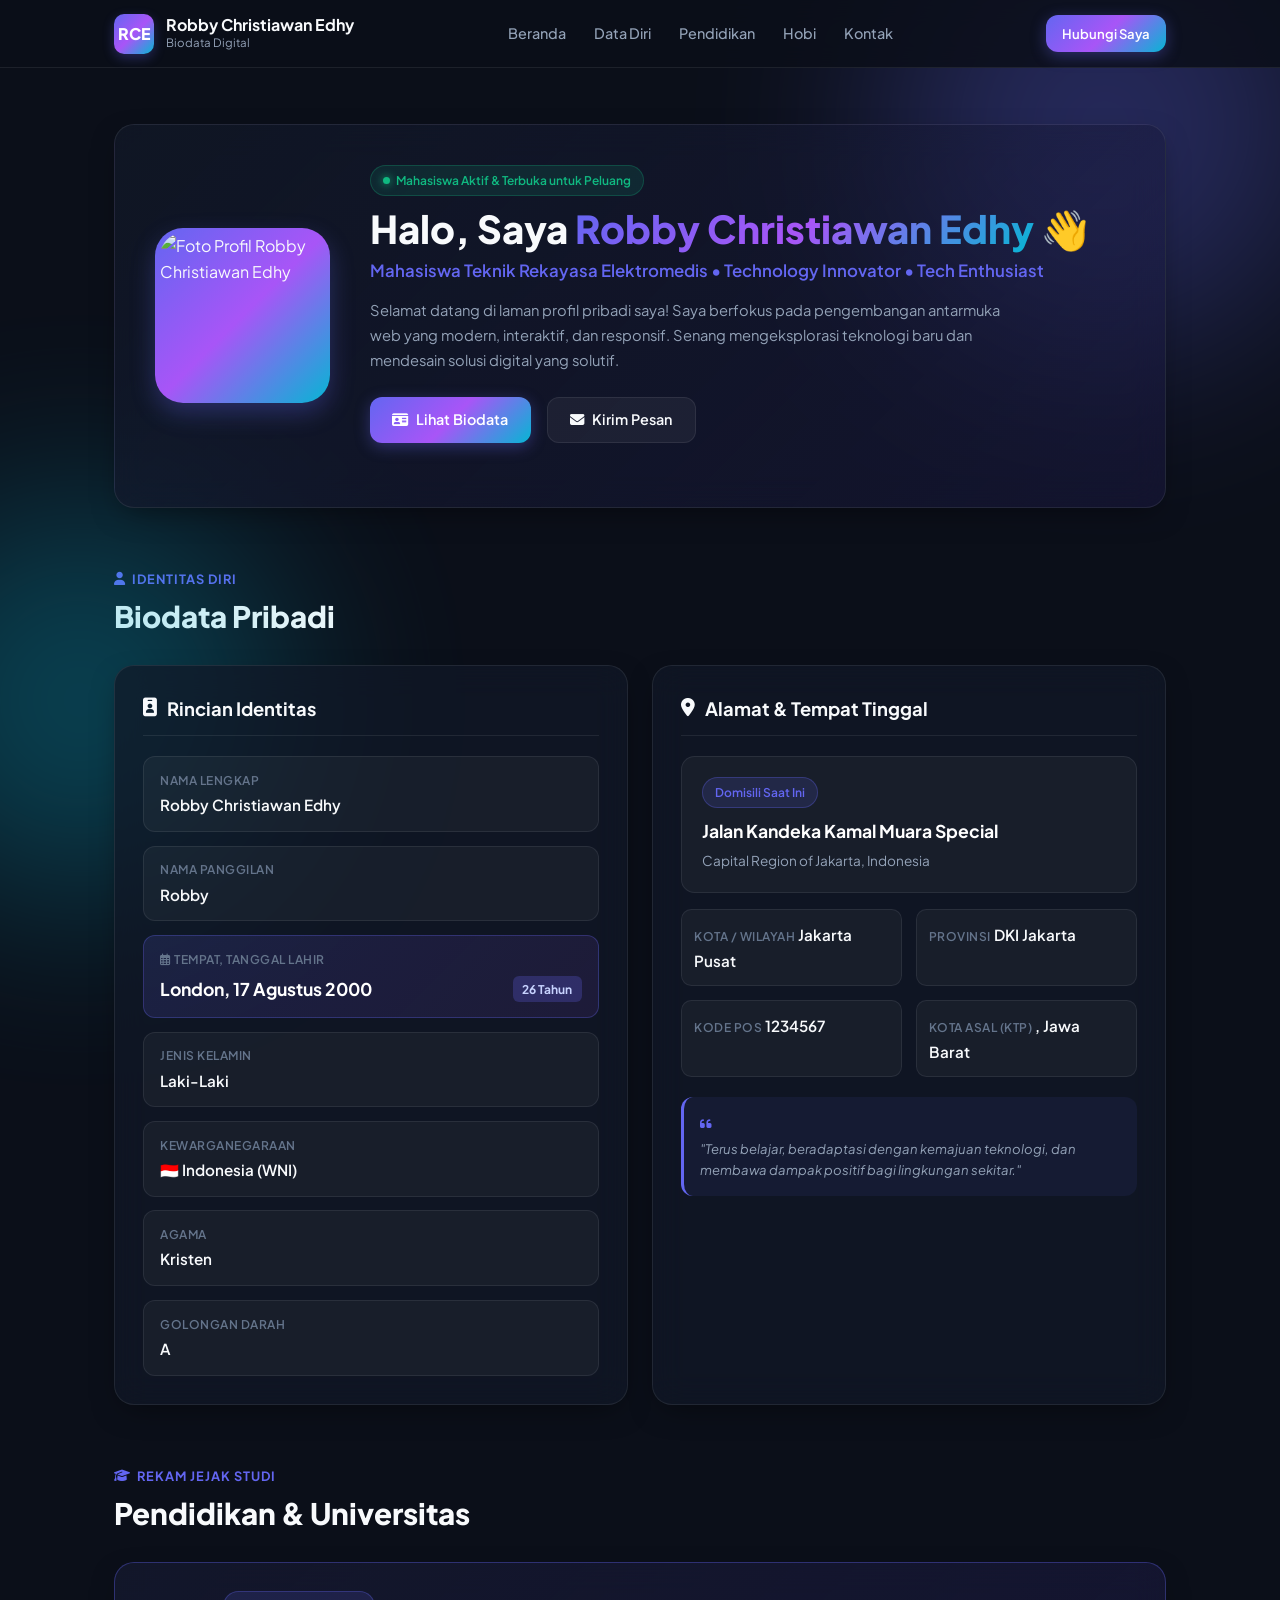
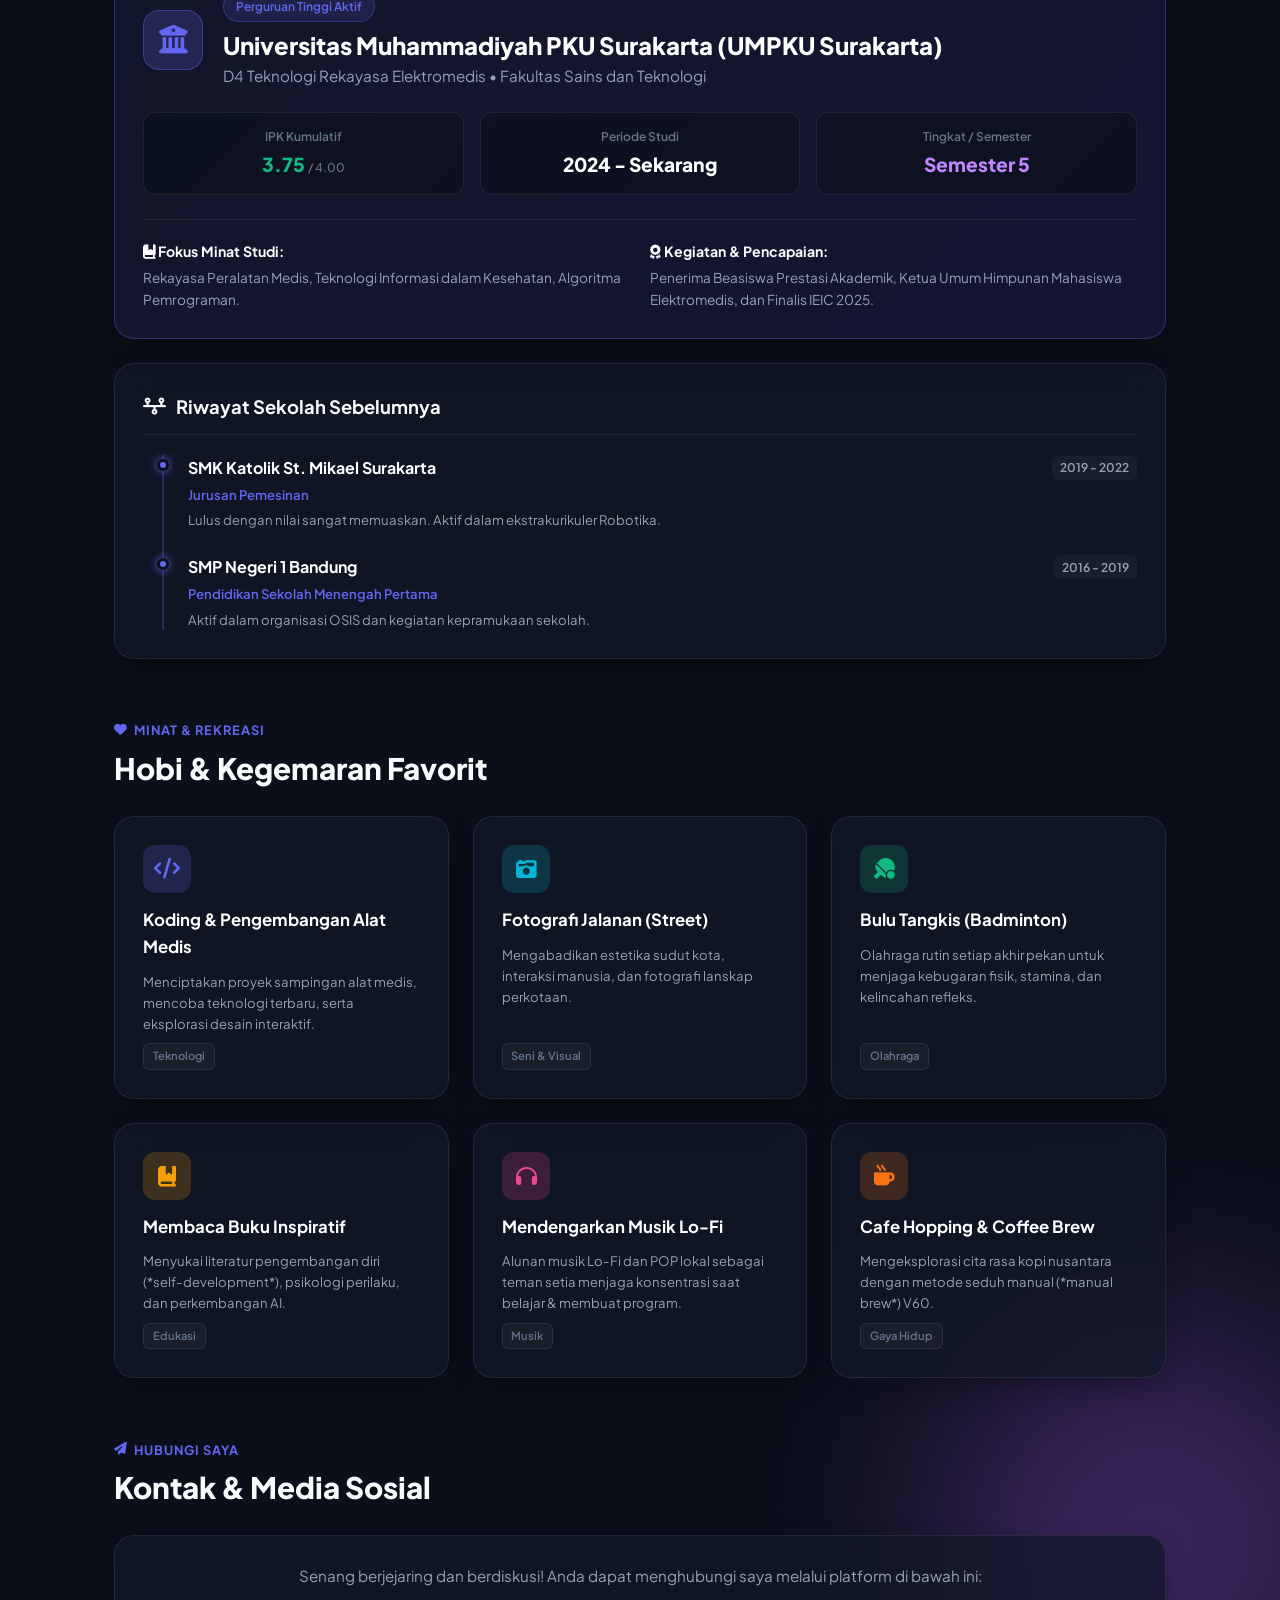
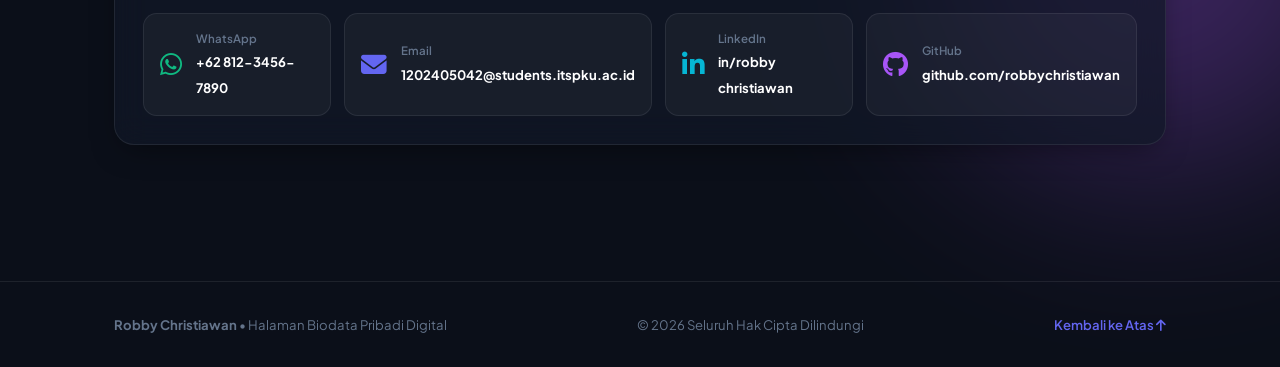
==== commit ea5405f1: "perubahan pada data diri" ====
--- a/modul2/datadiri/index.html
+++ b/modul2/datadiri/index.html
@@ -195,34 +195,34 @@
           </div>
           <div class="univ-details">
             <span class="badge badge-accent">Perguruan Tinggi Aktif</span>
-            <h3 class="univ-name">Universitas Indonesia (UI)</h3>
-            <p class="univ-major">S1 Teknik Informatika • Fakultas Ilmu Komputer</p>
+            <h3 class="univ-name">Universitas Muhammadiyah PKU Surakarta (UMPKU Surakarta)</h3>
+            <p class="univ-major">D4 Teknologi Rekayasa Elektromedis • Fakultas Sains dan Teknologi</p>
           </div>
         </div>
 
         <div class="univ-stats">
           <div class="stat-box">
             <span class="stat-label">IPK Kumulatif</span>
-            <span class="stat-val highlight-green">3.84 <small>/ 4.00</small></span>
+            <span class="stat-val highlight-green">3.75 <small>/ 4.00</small></span>
           </div>
           <div class="stat-box">
             <span class="stat-label">Periode Studi</span>
-            <span class="stat-val">2022 - Sekarang</span>
+            <span class="stat-val">2024 - Sekarang</span>
           </div>
           <div class="stat-box">
             <span class="stat-label">Tingkat / Semester</span>
-            <span class="stat-val highlight-purple">Semester 7</span>
+            <span class="stat-val highlight-purple">Semester 5</span>
           </div>
         </div>
 
         <div class="univ-body">
           <div class="univ-desc-item">
             <strong><i class="fa-solid fa-book-bookmark text-accent"></i> Fokus Minat Studi:</strong>
-            <p>Pengembangan Aplikasi Berbasis Web, Rekayasa Perangkat Lunak, Human-Computer Interaction (HCI), serta Algoritma Pemrograman.</p>
+            <p>Rekayasa Peralatan Medis, Teknologi Informasi dalam Kesehatan, Algoritma Pemrograman.</p>
           </div>
           <div class="univ-desc-item">
             <strong><i class="fa-solid fa-award text-amber"></i> Kegiatan & Pencapaian:</strong>
-            <p>Penerima Beasiswa Prestasi Akademik, Anggota Divisi R&D Himpunan Mahasiswa Informatika, dan Finalis Kompetisi Desain UI/UX 2024.</p>
+            <p>Penerima Beasiswa Prestasi Akademik, Ketua Umum Himpunan Mahasiswa Elektromedis, dan Finalis IEIC 2025.</p>
           </div>
         </div>
       </div>
@@ -237,11 +237,11 @@
             <div class="timeline-dot"></div>
             <div class="timeline-content">
               <div class="timeline-title-row">
-                <h4>SMA Negeri 3 Bandung</h4>
+                <h4>SMK Katolik St. Mikael Surakarta</h4>
                 <span class="timeline-year">2019 - 2022</span>
               </div>
-              <p class="timeline-subtitle">Jurusan Matematika dan Ilmu Pengetahuan Alam (MIPA)</p>
-              <p class="timeline-desc">Lulus dengan nilai sangat memuaskan. Aktif dalam ekstrakurikuler Komputer dan Karya Ilmiah Remaja (KIR).</p>
+              <p class="timeline-subtitle">Jurusan Pemesinan</p>
+              <p class="timeline-desc">Lulus dengan nilai sangat memuaskan. Aktif dalam ekstrakurikuler Robotika.</p>
             </div>
           </div>
 
@@ -272,8 +272,8 @@
         <!-- Hobi 1: Coding -->
         <div class="glass-card hobby-card">
           <div class="hobby-icon icon-indigo"><i class="fa-solid fa-code"></i></div>
-          <h3 class="hobby-title">Koding & Eksplorasi Web</h3>
-          <p class="hobby-desc">Menciptakan proyek sampingan website, mencoba teknologi terbaru, serta eksplorasi UI interaktif.</p>
+          <h3 class="hobby-title">Koding & Pengembangan Alat Medis</h3>
+          <p class="hobby-desc">Menciptakan proyek sampingan alat medis, mencoba teknologi terbaru, serta eksplorasi desain interaktif.</p>
           <span class="tag">Teknologi</span>
         </div>
 
@@ -305,7 +305,7 @@
         <div class="glass-card hobby-card">
           <div class="hobby-icon icon-pink"><i class="fa-solid fa-headphones"></i></div>
           <h3 class="hobby-title">Mendengarkan Musik Lo-Fi</h3>
-          <p class="hobby-desc">Alunan musik Lo-Fi dan indie lokal sebagai teman setia menjaga konsentrasi saat belajar & membuat program.</p>
+          <p class="hobby-desc">Alunan musik Lo-Fi dan POP lokal sebagai teman setia menjaga konsentrasi saat belajar & membuat program.</p>
           <span class="tag">Musik</span>
         </div>
 
@@ -344,7 +344,7 @@
             <i class="fa-solid fa-envelope contact-icon"></i>
             <div>
               <span class="contact-type">Email</span>
-              <span class="contact-value">alex.pratama@email.com</span>
+              <span class="contact-value">1202405042@students.itspku.ac.id</span>
             </div>
           </a>
 
@@ -352,7 +352,7 @@
             <i class="fa-brands fa-linkedin-in contact-icon"></i>
             <div>
               <span class="contact-type">LinkedIn</span>
-              <span class="contact-value">in/alex-pratama</span>
+              <span class="contact-value">in/robby christiawan</span>
             </div>
           </a>
 
@@ -360,7 +360,7 @@
             <i class="fa-brands fa-github contact-icon"></i>
             <div>
               <span class="contact-type">GitHub</span>
-              <span class="contact-value">github.com/alex-p</span>
+              <span class="contact-value">github.com/robbychristiawan</span>
             </div>
           </a>
         </div>
@@ -372,7 +372,7 @@
   <!-- 7. FOOTER -->
   <footer class="footer">
     <div class="container footer-container">
-      <p><strong>Alex Pratama</strong> • Halaman Biodata Pribadi Digital</p>
+      <p><strong>Robby Christiawan</strong> • Halaman Biodata Pribadi Digital</p>
       <p>© 2026 Seluruh Hak Cipta Dilindungi</p>
       <a href="#hero" class="back-to-top">Kembali ke Atas <i class="fa-solid fa-arrow-up"></i></a>
     </div>
